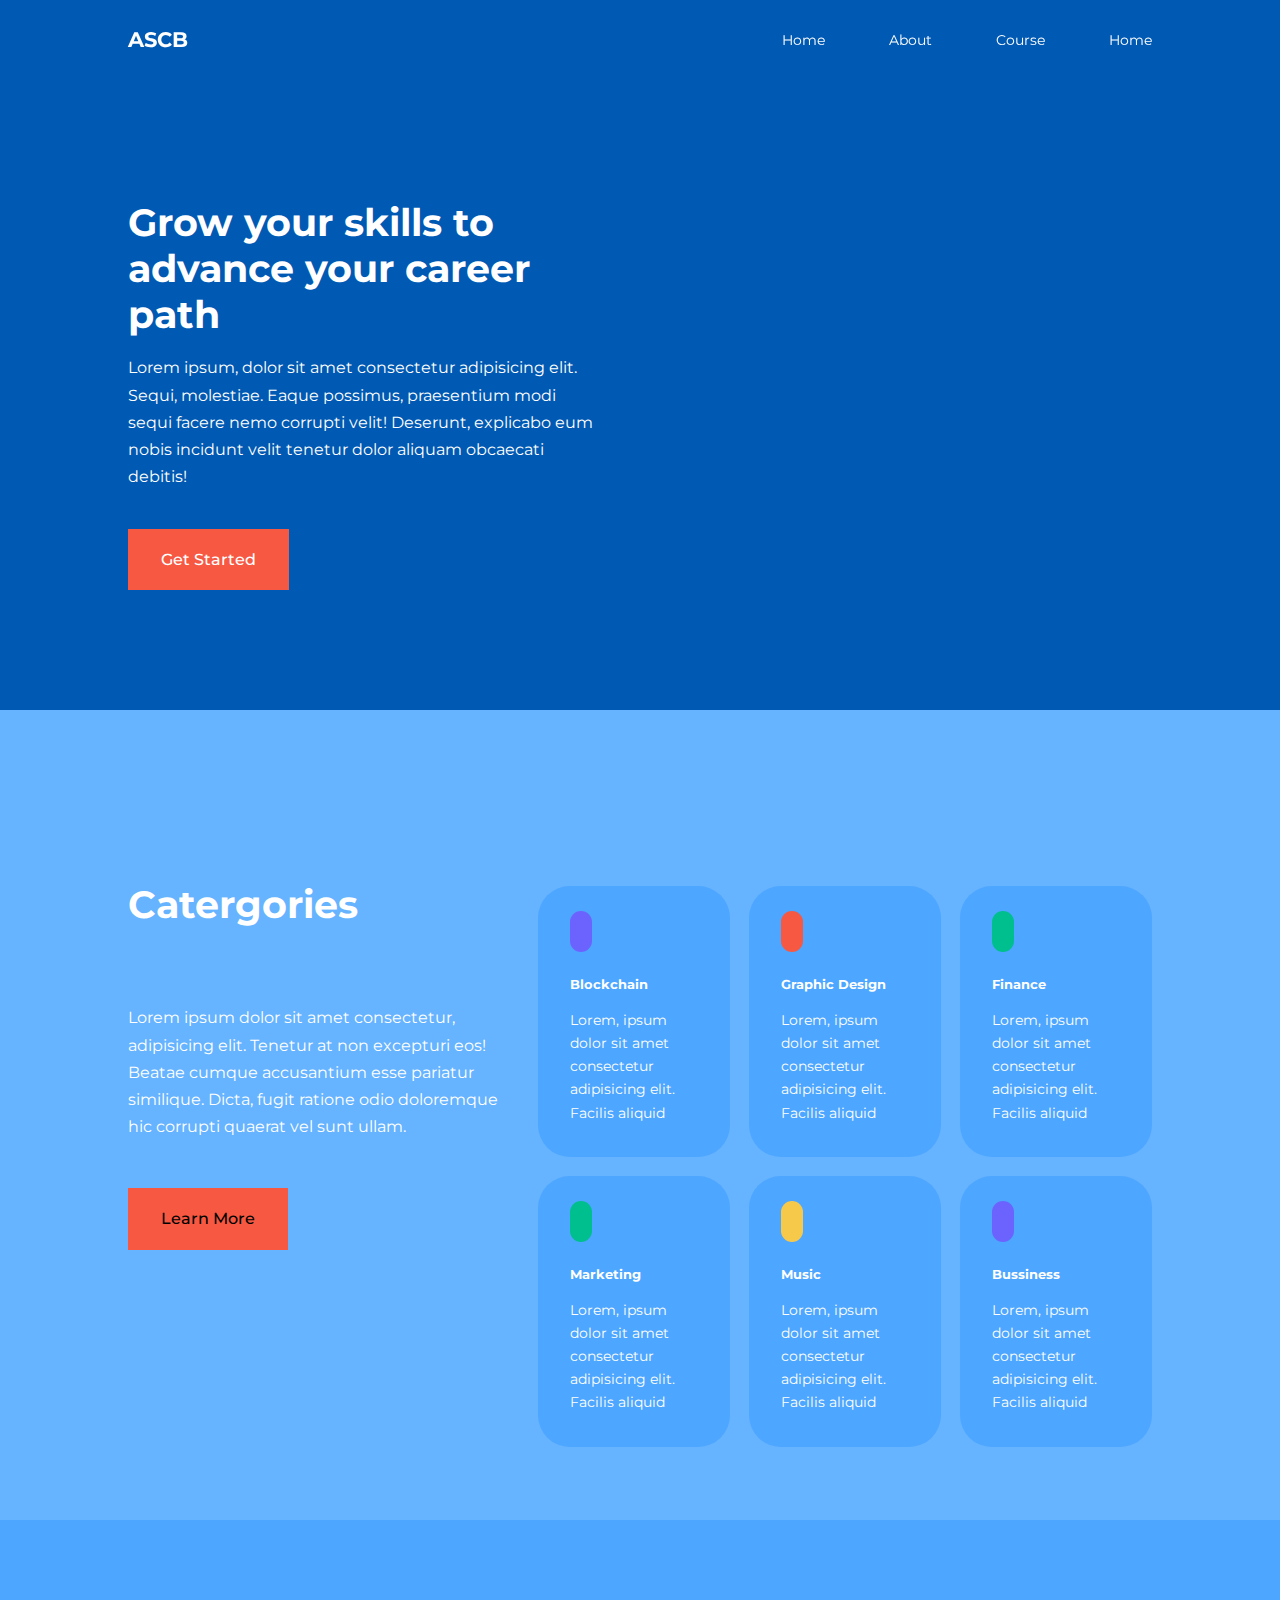
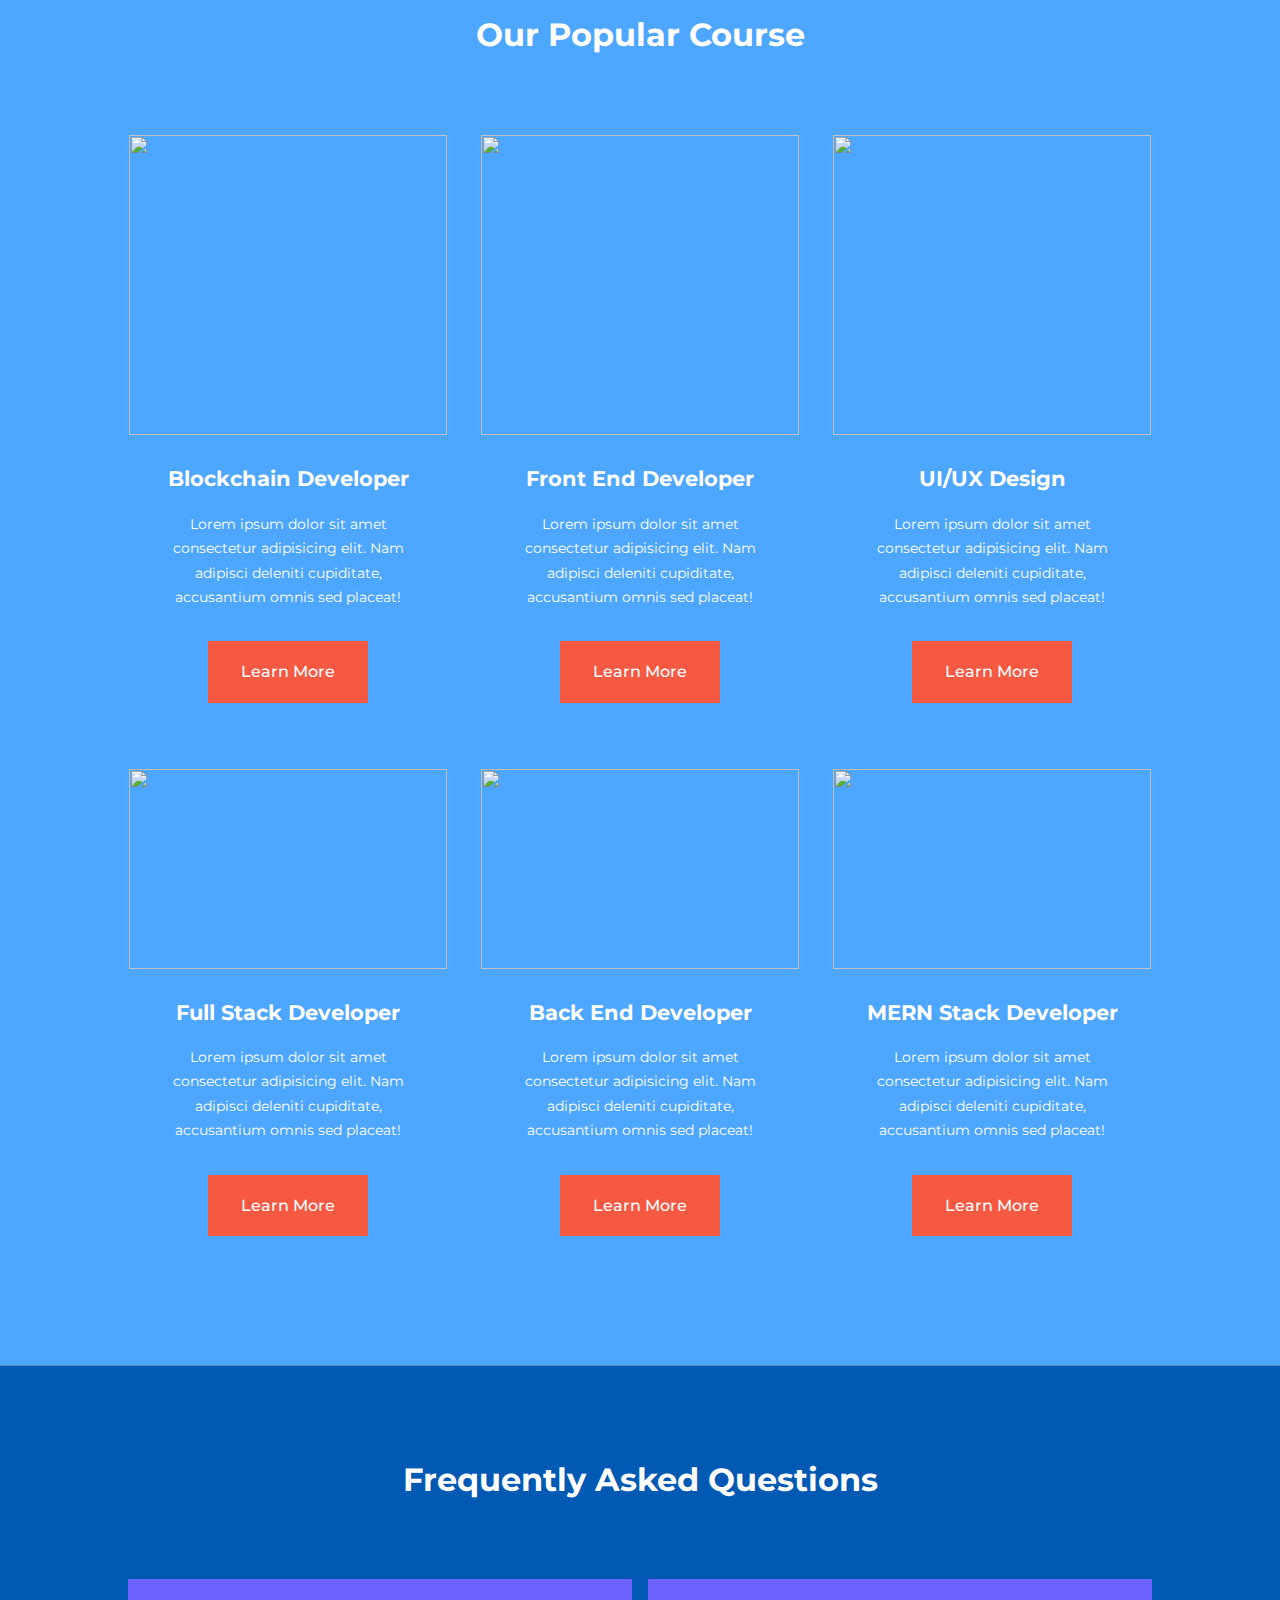
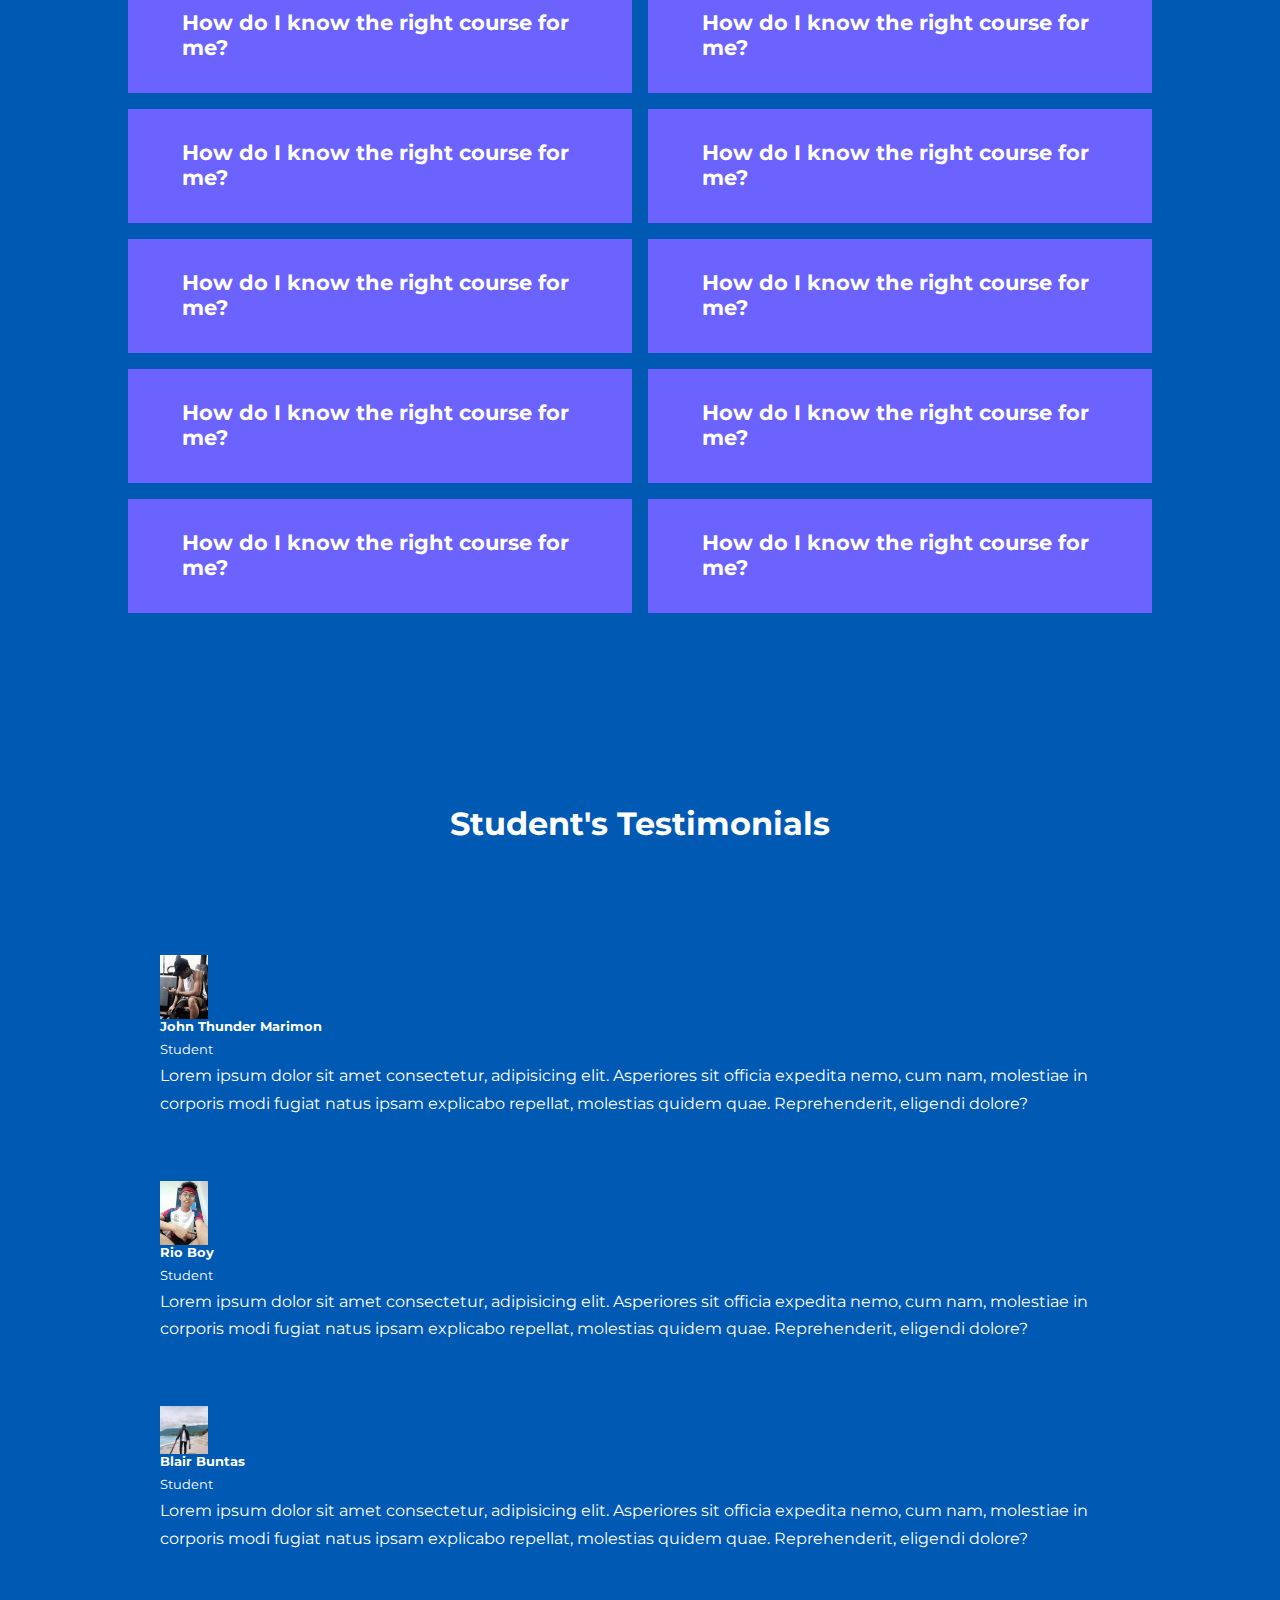
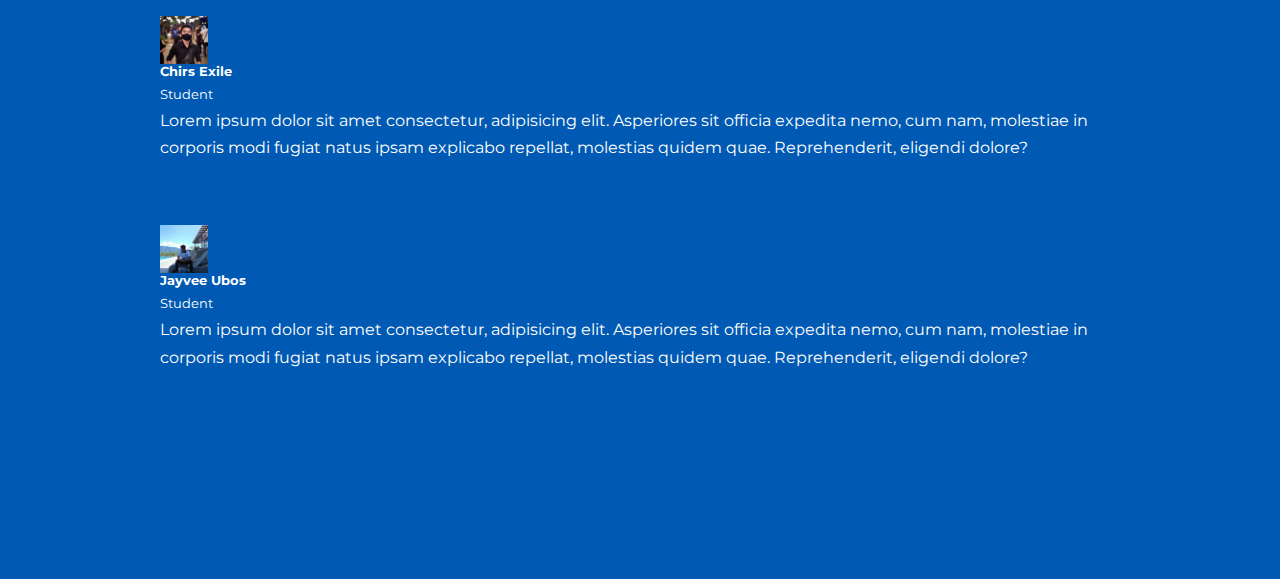
==== index.html @ 7af259fe "added deliverable" ====
<!DOCTYPE html>
<html lang="en">
<head>
    <meta charset="UTF-8">
    <meta http-equiv="X-UA-Compatible" content="IE=edge">
    <meta name="viewport" content="width=device-width, initial-scale=1.0">
    <title>Document</title>
    <link rel="stylesheet" href="index.css">

    <!-- CDN FONTAWESOME -->
    <link rel="stylesheet" href="https://cdnjs.cloudflare.com/ajax/libs/font-awesome/6.2.0/css/all.min.css" integrity="sha512-xh6O/CkQoPOWDdYTDqeRdPCVd1SpvCA9XXcUnZS2FmJNp1coAFzvtCN9BmamE+4aHK8yyUHUSCcJHgXloTyT2A==" crossorigin="anonymous" referrerpolicy="no-referrer" />

    <!-- GOOGLE FONTS  -->
    <link rel="preconnect" href="https://fonts.googleapis.com">
    <link rel="preconnect" href="https://fonts.gstatic.com" crossorigin>
    <link href="https://fonts.googleapis.com/css2?family=Montserrat:wght@300;400;500;600;700;900&family=Roboto:wght@300;400;700&display=swap" rel="stylesheet">


</head>
<body>
    <!-- NAV BAR SECTION -->

            <nav>
            <div class="container nav__container">
                <a href="index.html"><h4>ASCB</h4></a>
                <ul class="nav__menu">
                    <li><a href="about.html">Home</a></li>
                    <li><a href="about.html">About</a></li>
                    <li><a href="course.html">Course</a></li>
                    <li><a href="contact.html">Home</a></li>
                </ul>

                <!-- MENU BAR FOR MOBILE PHONE  -->
                <button id="open-menu-btn"><i class="fa-sharp fa-solid fa-bars"></i></button>
                <button id="close-menu-btn"><i class="fa-solid fa-xmark"></i></button>
            </div>
        </nav>

    <!-- NAV BAR SECTION END -->


    <header>
            <div class ="container header_container">
                    <div class="header_left">
                        <h1>Grow your skills to advance your career path</h1>
                        <p>Lorem ipsum, dolor sit amet consectetur adipisicing elit. Sequi, molestiae. Eaque possimus, praesentium modi sequi facere nemo corrupti velit! Deserunt, explicabo eum nobis incidunt velit tenetur dolor aliquam obcaecati debitis!</p>
                        <a href="course.html" class="btn btn-primary">Get Started</a>
                    </div>
                    <div class="header_right">
                        <div class ="header_right-image">
                            <img src="./images/image-1.jpg" alt="">
                     </div>
                    </div>
            </div>
    </header>


        <!-- CATEGORIES SECTION  -->
            <section class="categories">
                <div class="container categories_container">
                    <div class="catergories_left">
                        <h1>Catergories</h1>
                        <p>Lorem ipsum dolor sit amet consectetur, adipisicing elit. Tenetur at non excepturi eos! Beatae cumque accusantium esse pariatur similique. Dicta, fugit ratione odio doloremque hic corrupti quaerat vel sunt ullam.</p>
                        <a href="" class="btn">Learn More</a>
                    </div>
                    <div class="catergories_right">
                        <!-- CATEGORIES SECTION -->
                           <article class = "catergory">
                                    <span class="catergory_icon"><i class="fa-solid fa-bitcoin-sign"></i></span>
                                    <h5>Blockchain</h5>
                                    <p>Lorem, ipsum dolor sit amet consectetur adipisicing elit. Facilis aliquid </p>
                           </article>

                           <article class = "catergory">
                                    <span class="catergory_icon"><i class="fa-solid fa-pen"></i></span>
                                    <h5>Graphic Design</h5>
                                    <p>Lorem, ipsum dolor sit amet consectetur adipisicing elit. Facilis aliquid</p>
                          </article>
                            
                          <article class = "catergory">
                                    <span class="catergory_icon"><i class="fa-solid fa-coins"></i></span>
                                    <h5>Finance</h5>
                                    <p>Lorem, ipsum dolor sit amet consectetur adipisicing elit. Facilis aliquid </p>
                           </article>

                           <article class = "catergory">
                                    <span class="catergory_icon"><i class="fa-solid fa-chart-simple"></i></span>
                                    <h5>Marketing</h5>
                                    <p>Lorem, ipsum dolor sit amet consectetur adipisicing elit. Facilis aliquid  </p>
                          </article>

                          <article class = "catergory">
                                    <span class="catergory_icon"><i class="fa-solid fa-music"></i></span>
                                    <h5>Music</h5>
                                    <p>Lorem, ipsum dolor sit amet consectetur adipisicing elit. Facilis aliquid </p>
                         </article>

                          <article class = "catergory">
                                <span class="catergory_icon"><i class="fa-solid fa-business-time"></i></span>
                                <h5>Bussiness</h5>
                                <p>Lorem, ipsum dolor sit amet consectetur adipisicing elit. Facilis aliquid </p>
                          </article>
                        <!-- CATEGORIES SECTION END-->
                    </div>
                </div>
            </section>
        <!-- CATEGORIES SECTION END -->


           
        <!-- COURSE SECTION  -->
            <section class="courses">
                <h2>Our Popular Course</h2>
                <div class="container courses_container">
                    <article class="course">
                        <div class="course_iamage">
                            <img src="./images/course-2.jpg" width="300" height="300" alt="">
                        </div>
                        <div class="course__info">
                                <h4>Blockchain Developer</h4>
                                <p>Lorem ipsum dolor sit amet consectetur adipisicing elit. Nam adipisci deleniti cupiditate, accusantium omnis sed placeat!</p>
                                <a href="course.html" class="btn btn-primary">Learn More</a>
                        </div>
                    </article>

                    <article class="course">
                        <div class="course_iamage">
                            <img src="./images/course-3.jpg" width="300" height="300" alt="">
                        </div>
                         <div class="course__info">                      
                                <h4>Front End Developer</h4>
                                <p>Lorem ipsum dolor sit amet consectetur adipisicing elit. Nam adipisci deleniti cupiditate, accusantium omnis sed placeat!</p>
                                <a href="course.html" class="btn btn-primary">Learn More</a>
                        </div>
                    </article>

                    <article class="course">
                        <div class="course_image">
                            <img src="./images/course-1.jpg"  width="300" height="300"  alt="">
                        </div>
                        <div class="course__info">
                                    <h4>UI/UX Design</h4>
                                    <p>Lorem ipsum dolor sit amet consectetur adipisicing elit. Nam adipisci deleniti cupiditate, accusantium omnis sed placeat!</p>
                                    <a href="course.html" class="btn btn-primary">Learn More</a>
                        </div>  
                    </article>
                    <article class="course">
                        <div class="course_image">
                            <img src="./images/course-5.jpg"  width="200" height="200"  alt="">
                        </div>
                        <div class="course__info">
                                <h4>Full Stack Developer</h4>
                                <p>Lorem ipsum dolor sit amet consectetur adipisicing elit. Nam adipisci deleniti cupiditate, accusantium omnis sed placeat!</p>
                                <a href="course.html" class="btn btn-primary">Learn More</a>
                         </div>
                    </article>
                    <article class="course">
                        <div class="course_image">
                            <img src="./images/course-4.jpg" width="200" height="200" alt="">
                        </div>
                        <div class="course__info">                    
                                <h4>Back End Developer</h4>
                                <p>Lorem ipsum dolor sit amet consectetur adipisicing elit. Nam adipisci deleniti cupiditate, accusantium omnis sed placeat!</p>
                                <a href="course.html" class="btn btn-primary">Learn More</a>
                         </div>
                    </article>

                        <article class="course">
                            <div class="course_image">
                                <img src="./images/course-6.jpg" width="200" height="200" alt="">
                            </div>
                            <div class="course__info">                    
                                    <h4>MERN Stack Developer</h4>
                                    <p>Lorem ipsum dolor sit amet consectetur adipisicing elit. Nam adipisci deleniti cupiditate, accusantium omnis sed placeat!</p>
                                    <a href="course.html" class="btn btn-primary">Learn More</a>
                            </div>
                        </article>
                </div>
            </section>
         <!-- COURSE SECTION END -->
        

         <!-- FAQ  -->
            

  <section class= "faqs">
    <h2>Frequently Asked Questions</h2>
    <div class="container faqs__container">
            <article class= "faq">
                <div class="faq_icon"><i class="fa-solid fa-plus"></i></div>
                <div class="question__answer">
                    <h4>How do I know the right course for me?</h4>
                    <p>Lorem ipsum dolor sit amet consectetur adipisicing elit. Ipsa in accusamus commodi architecto earum placeat praesentium velit id odio temporibus! Necessitatibus placeat eos quae, omnis odit aspernatur saepe voluptates neque?</p>
                </div>
            </article>

            <article class= "faq">
                <div class="faq_icon"><i class="fa-solid fa-plus"></i></div>
                <div class="question__answer">
                    <h4>How do I know the right course for me?</h4>
                    <p>Lorem ipsum dolor sit amet consectetur adipisicing elit. Ipsa in accusamus commodi architecto earum placeat praesentium velit id odio temporibus! Necessitatibus placeat eos quae, omnis odit aspernatur saepe voluptates neque?</p>
                </div>
            </article>

            <article class= "faq">
                <div class="faq_icon"><i class="fa-solid fa-plus"></i></div>
                <div class="question__answer">
                    <h4>How do I know the right course for me?</h4>
                    <p>Lorem ipsum dolor sit amet consectetur adipisicing elit. Ipsa in accusamus commodi architecto earum placeat praesentium velit id odio temporibus! Necessitatibus placeat eos quae, omnis odit aspernatur saepe voluptates neque?</p>
                </div>
            </article>

            <article class= "faq">
                <div class="faq_icon"><i class="fa-solid fa-plus"></i></div>
                <div class="question__answer">
                    <h4>How do I know the right course for me?</h4>
                    <p>Lorem ipsum dolor sit amet consectetur adipisicing elit. Ipsa in accusamus commodi architecto earum placeat praesentium velit id odio temporibus! Necessitatibus placeat eos quae, omnis odit aspernatur saepe voluptates neque?</p>
                </div>
            </article>

            <article class= "faq">
                <div class="faq_icon"><i class="fa-solid fa-plus"></i></div>
                <div class="question__answer">
                    <h4>How do I know the right course for me?</h4>
                    <p>Lorem ipsum dolor sit amet consectetur adipisicing elit. Ipsa in accusamus commodi architecto earum placeat praesentium velit id odio temporibus! Necessitatibus placeat eos quae, omnis odit aspernatur saepe voluptates neque?</p>
                </div>
            </article>

            <article class= "faq">
                <div class="faq_icon"><i class="fa-solid fa-plus"></i></div>
                <div class="question__answer">
                    <h4>How do I know the right course for me?</h4>
                    <p>Lorem ipsum dolor sit amet consectetur adipisicing elit. Ipsa in accusamus commodi architecto earum placeat praesentium velit id odio temporibus! Necessitatibus placeat eos quae, omnis odit aspernatur saepe voluptates neque?</p>
                </div>
            </article>

            <article class= "faq">
                <div class="faq_icon"><i class="fa-solid fa-plus"></i></div>
                <div class="question__answer">
                    <h4>How do I know the right course for me?</h4>
                    <p>Lorem ipsum dolor sit amet consectetur adipisicing elit. Ipsa in accusamus commodi architecto earum placeat praesentium velit id odio temporibus! Necessitatibus placeat eos quae, omnis odit aspernatur saepe voluptates neque?</p>
                </div>
            </article>

            <article class= "faq">
                <div class="faq_icon"><i class="fa-solid fa-plus"></i></div>
                <div class="question__answer">
                    <h4>How do I know the right course for me?</h4>
                    <p>Lorem ipsum dolor sit amet consectetur adipisicing elit. Ipsa in accusamus commodi architecto earum placeat praesentium velit id odio temporibus! Necessitatibus placeat eos quae, omnis odit aspernatur saepe voluptates neque?</p>
                </div>
            </article>

            <article class= "faq">
                <div class="faq_icon"><i class="fa-solid fa-plus"></i></div>
                <div class="question__answer">
                    <h4>How do I know the right course for me?</h4>
                    <p>Lorem ipsum dolor sit amet consectetur adipisicing elit. Ipsa in accusamus commodi architecto earum placeat praesentium velit id odio temporibus! Necessitatibus placeat eos quae, omnis odit aspernatur saepe voluptates neque?</p>
                </div>
            </article>

            <article class= "faq">
                <div class="faq_icon"><i class="fa-solid fa-plus"></i></div>
                <div class="question__answer">
                    <h4>How do I know the right course for me?</h4>
                    <p>Lorem ipsum dolor sit amet consectetur adipisicing elit. Ipsa in accusamus commodi architecto earum placeat praesentium velit id odio temporibus! Necessitatibus placeat eos quae, omnis odit aspernatur saepe voluptates neque?</p>
                </div>
            </article>
    </div>
 </section>
      <!-- FAQ END-->

      <!-- TESTIMONIAL SECTION -->

      <section class="container testimonial__conatainer">
        <h2>Student's Testimonials</h2>  
        <div>
            <article class="testimonial">
                <div class="avatar">
                    <img src="./images/pic-1.jpg" alt="">
                </div>
                <div class="testimonial__info">
                    <h5>John Thunder Marimon</h5>
                    <small>Student</small>
                </div>
                <div class="testimonial__body">
                    <p>Lorem ipsum dolor sit amet consectetur, adipisicing elit. Asperiores sit officia expedita nemo, cum nam, molestiae in corporis modi fugiat natus ipsam explicabo repellat, molestias quidem quae. Reprehenderit, eligendi dolore?</p>
                </div>
            </article>

            <article class="testimonial">
                <div class="avatar">
                    <img src="./images/pic-2.jpg" alt="">
                </div>
                <div class="testimonial__info">
                    <h5>Rio Boy</h5>
                    <small>Student</small>
                </div>
                <div class="testimonial__body">
                    <p>Lorem ipsum dolor sit amet consectetur, adipisicing elit. Asperiores sit officia expedita nemo, cum nam, molestiae in corporis modi fugiat natus ipsam explicabo repellat, molestias quidem quae. Reprehenderit, eligendi dolore?</p>
                </div>
            </article>

            <article class="testimonial">
                <div class="avatar">
                    <img src="./images/pic-3.jpg" alt="">
                </div>
                <div class="testimonial__info">
                    <h5>Blair Buntas</h5>
                    <small>Student</small>
                </div>
                <div class="testimonial__body">
                    <p>Lorem ipsum dolor sit amet consectetur, adipisicing elit. Asperiores sit officia expedita nemo, cum nam, molestiae in corporis modi fugiat natus ipsam explicabo repellat, molestias quidem quae. Reprehenderit, eligendi dolore?</p>
                </div>
            </article>

            <article class="testimonial">
                <div class="avatar">
                    <img src="./images/pic-4.jpg" alt="">
                </div>
                <div class="testimonial__info">
                    <h5>Chirs Exile</h5>
                    <small>Student</small>
                </div>
                <div class="testimonial__body">
                    <p>Lorem ipsum dolor sit amet consectetur, adipisicing elit. Asperiores sit officia expedita nemo, cum nam, molestiae in corporis modi fugiat natus ipsam explicabo repellat, molestias quidem quae. Reprehenderit, eligendi dolore?</p>
                </div>
            </article>

            <article class="testimonial">
                <div class="avatar">
                    <img src="./images/pic-5.jpg" alt="">
                </div>
                <div class="testimonial__info">
                    <h5>Jayvee Ubos</h5>
                    <small>Student</small>
                </div>
                <div class="testimonial__body">
                    <p>Lorem ipsum dolor sit amet consectetur, adipisicing elit. Asperiores sit officia expedita nemo, cum nam, molestiae in corporis modi fugiat natus ipsam explicabo repellat, molestias quidem quae. Reprehenderit, eligendi dolore?</p>
                </div>
            </article>
        </div>

      </section>

      <!-- TESTIMONIAL SECTION END -->

        <script src="main.js"></script>
</body>
</html>
---- index.css ----
/* RESET CSS */
* {
    margin: 0;
    padding: 0;
    border: 0;
    outline: 0;
    text-decoration: none;
    list-style-type: none;
    box-sizing: border-box;
}

/* RESET CSS END*/




/* CUSTOMIZE STYLE YOUT OWN VARIABLES*/
:root {
    --color-primary: #6c63ff;
    --color-sucessful: #00bf8e;
    --color-warning: #f7c94b;
    --color-danger: #f75842;
    --color-danger-variant: rgba(247, 88, 66, 0.4);
    --color-white: #fff;
    --color-light: rgba(255, 255, 255, 0.7);
    --color-black: #000;
    --color-bg: #0059b3;
    --color-bg1: #66b3ff;
    --color-bg2: #4da6ff;
    --color-bg3: darkblue;

    --container-width-lg: 80%;
    --container-width-md: 90%;
    --container-width-sm: 94%;


    --transition: all 400ms ease;

}

/* END THE CUSTOMIZE */

/* [DEFAULT STYLE OR GENERAL STYE]   */
body {
    font-family: 'Montserrat', sans-serif;
    line-height: 1.7;
    color: var(--color-white);
    background: var(--color-bg)
}

.container {
    width: var(--container-width-lg);
    margin: 0 auto;
}

section {
    padding: 6rem 0;
}

section h2 {
    text-align: center;
    margin-bottom: 5rem;
}

h1,
h2,
h3,
h4,
h5 {
    line-height: 1.2;
}

h1 {
    font-size: 2.4rem;
}

h2 {
    font-size: 2rem;
}

h3 {
    font-size: 1.rem;
}

h4 {
    font-size: 1.3rem;
}

a {
    color: var(--color-white);
}

img {
    width: 100%;
    display: block;
    object-fit: cover;
}

.btn {
    display: inline-block;
    background-color: var(--color-danger);
    color: var(--color-black);
    padding: 1rem 2rem;
    border: 1px solid transparent;
    font-weight: 500;
    transition: var(--transition);
}

.btn:hover {
    background: transparent;
    color: var(--color-white);
    border-color: var(--color-white);
}

.btn-primary {
    background: var(--color-danger);
    color: var(--color-white);

}

/* [DEFAULT STYLE END]  */



/* =============== NABVAR START ===============*/
nav {
    width: 100vw;
    height: 5rem;
    position: fixed;
    top: 0;
    z-index: 11;
}

/* change navbar styles on scro;ll using javascript */
.window-scroll {
    background: var(--color-primary);
    box-shadow: 0 1rem 2rem rgba(0, 0, 0, 0.2);
}

.nav__container {
    height: 100%;
    display: flex;
    justify-content: space-between;
    align-items: center;

}

nav button {
    display: none;
}

.nav__menu {
    display: flex;
    align-items: center;
    gap: 4rem;
}

.nav__menu a {
    font-size: 0.9rem;
    transition: var(--transition)
}

.nav__menu a:hover {
    color: var(--color-bg2)
}

/* =============== NABVAR END ===============*/



/* =============== HEADER START ===============*/

header {
    position: relative;
    top: 5rem;
    overflow: hidden;
    height: 70vh;
    margin-bottom: 5rem;
}

.header_container {
    display: grid;
    grid-template-columns: 1fr 1fr;
    align-items: center;
    gap: 5rem;
    height: 100%;
}

.header_left p {
    margin: 1rem 0 2.4rem;
}

/* =============== HEADER START END ===============*/



/* =============== CATEGORIES  START ===============*/

.categories {
    background: var(--color-bg1);
    height: 90vh;

}

.categories h1 {
    line-height: 1;
    margin-bottom: 5rem;
}

.categories_container {
    display: grid;
    grid-template-columns: 40% 60%;
    /* gap: 4rem; */
    position: relative;
    top: 5rem
}

.catergories_left {
    margin-right: 2rem
}

.catergories_left p {
    margin: 1rem 0 3rem;
}

.catergories_right {
    display: grid;
    grid-template-columns: repeat(3, 1fr);
    gap: 1.2rem;
}

.catergory {
    background: var(--color-bg2);
    padding: 2rem;
    border-radius: 2rem;
}


.catergory:hover {
    box-shadow: 0 3rem 3rem rgba(0, 0, 0, 0.3);
    z-index: 1;
}

.catergory_icon {
    background: var(--color-primary);
    padding: 0.7rem;
    border-radius: 0.9rem;
}

.catergory h5 {
    margin: 2rem 0 1rem;
}


.catergory:nth-child(2) .catergory_icon {
    background: var(--color-danger);
}

.catergory:nth-child(3) .catergory_icon {
    background: var(--color-sucessful);
}

.catergory:nth-child(4) .catergory_icon {
    background: var(--color-sucessful);
}

.catergory:nth-child(5) .catergory_icon {
    background: var(--color-warning);
}



.catergory p {
    font-size: 0.85rem;
}

/* =============== CATEGORIES  END ===============*/



/* =============== COURSE START ===============*/
.courses {
    background-color: var(--color-bg2)
}

.courses_container {
    display: grid;
    grid-template-columns: repeat(3, 1fr);
    gap: 2rem;

}

.course {
    background: var(--color-bg3);
    text-align: center;
    border: 1px solid transparent;
    background: transparent;
}


.course__info {
    padding: 2rem;
}

.course__info p {
    margin: 1.2rem 0 2rem;
    font-size: 0.9rem;
}

/* =============== COURSE END ===============*/


/* =============== FAQs START ===============*/

.faqs {
    background: var(--color-bg);
    box-shadow: inset 0 1px 0 rgba(255, 255, 255, .3);

}

.faqs__container {
    display: grid;
    grid-template-columns: 1fr 1fr;
    gap: 1rem;
}

.faq {
    padding: 2rem;
    display: flex;
    align-items: center;
    gap: 1.4rem;
    height: fit-content;
    background: var(--color-primary);
    cursor: pointer;
}

.faq_icon {
    align-self: flex-start;
    font-size: 1.2rem;
}

.faq p {
    margin-top: 0.8rem;
    display: none;
}

.faq.open p {
    display: block;
}

/* =============== FAQs END ===============*/

/* =============== TESTIMONILAS START ===============*/
.testimonial__conatainer {
    overflow-x: hidden;
    position: relative;
    margin-bottom: 5rem;
}

.testimonial {
    padding: 2rem;
}

.avatar {
    width: 3rem;
    border-radius: 2rem;


}

/* =============== TESTIMONILAS END ===============*/
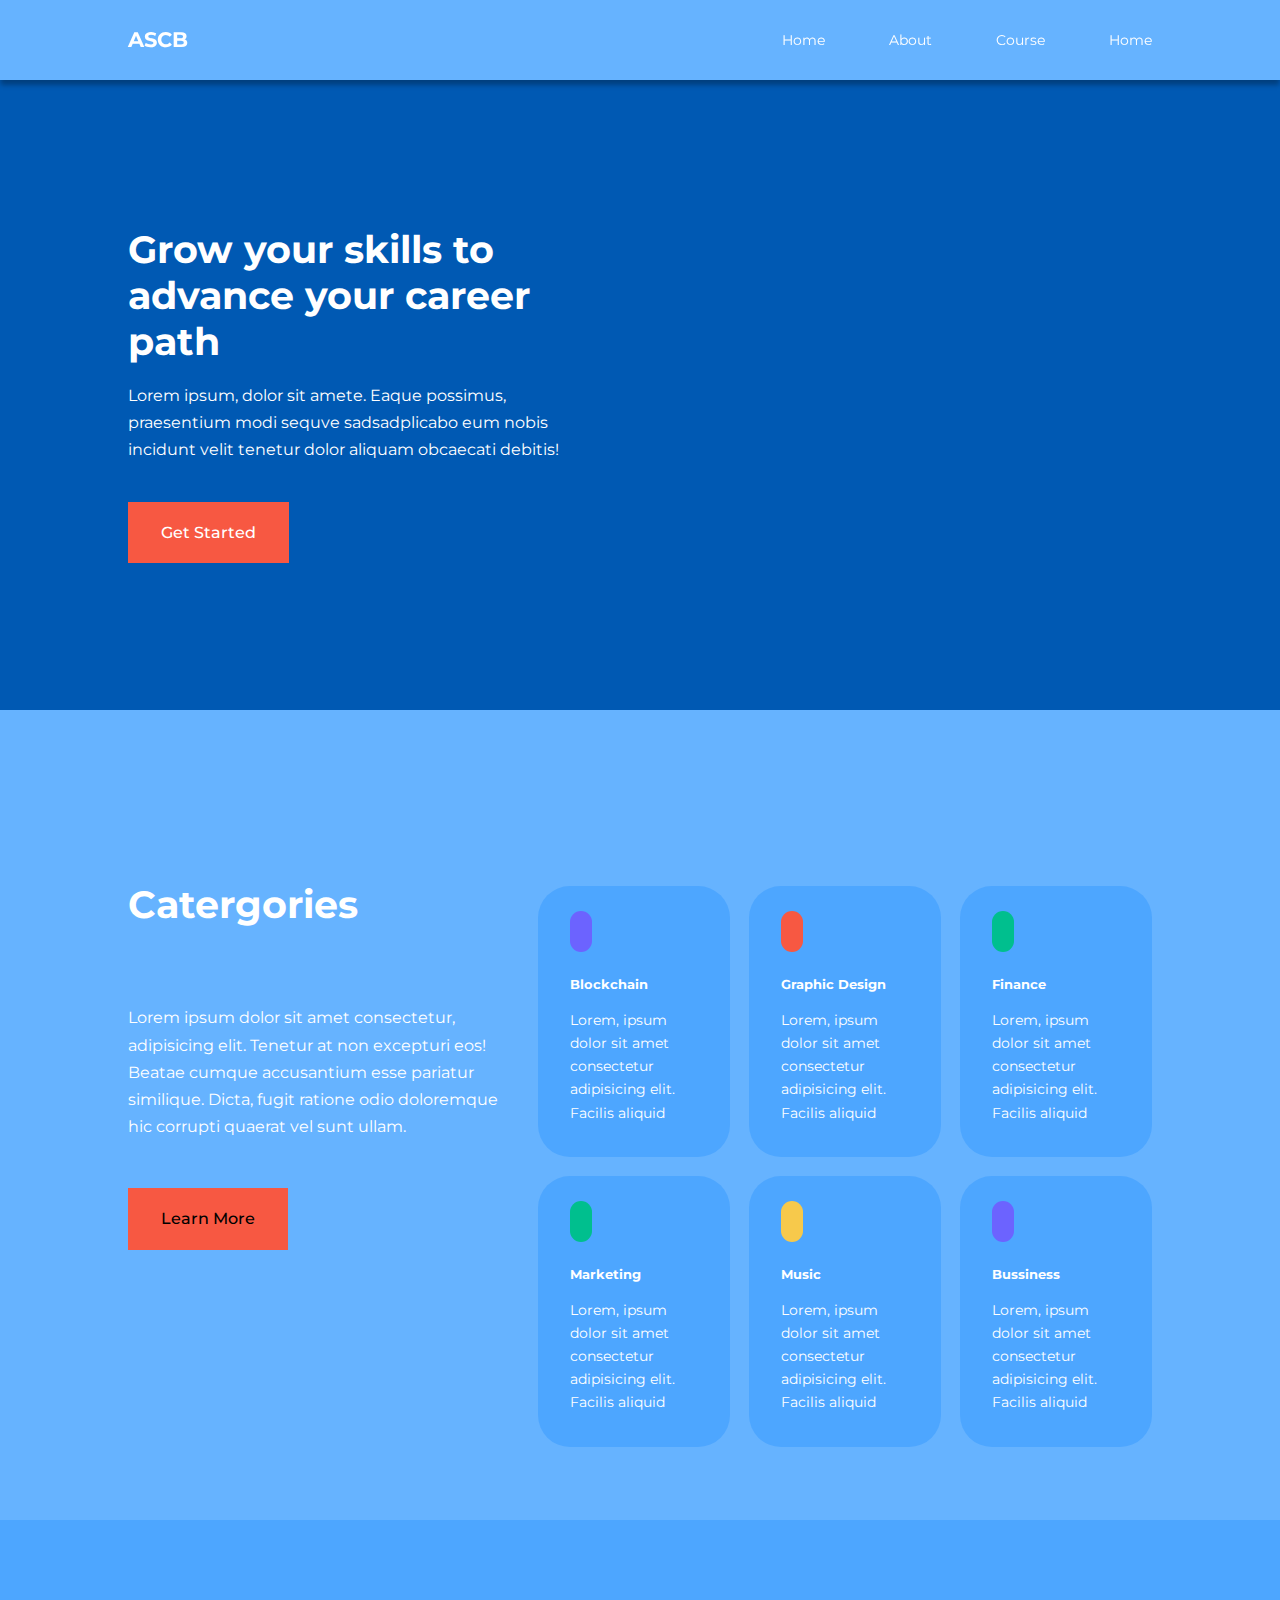
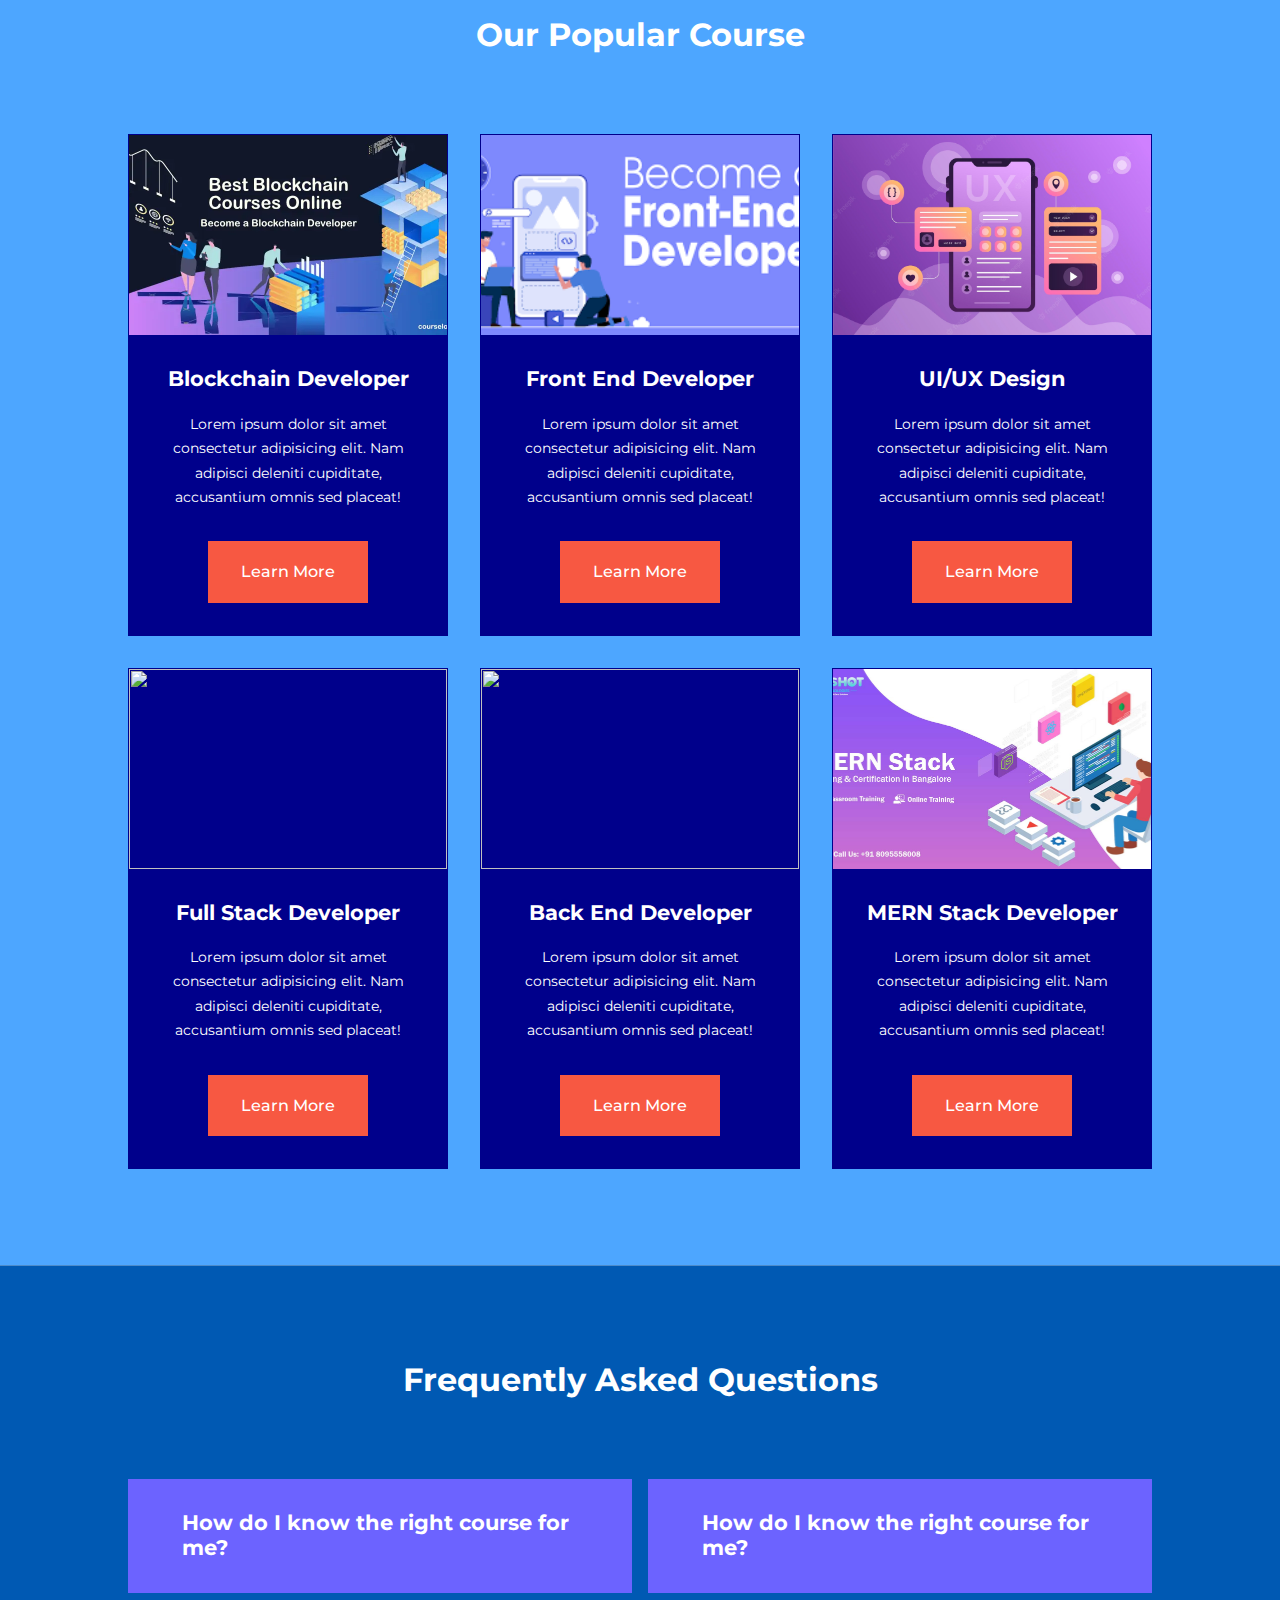
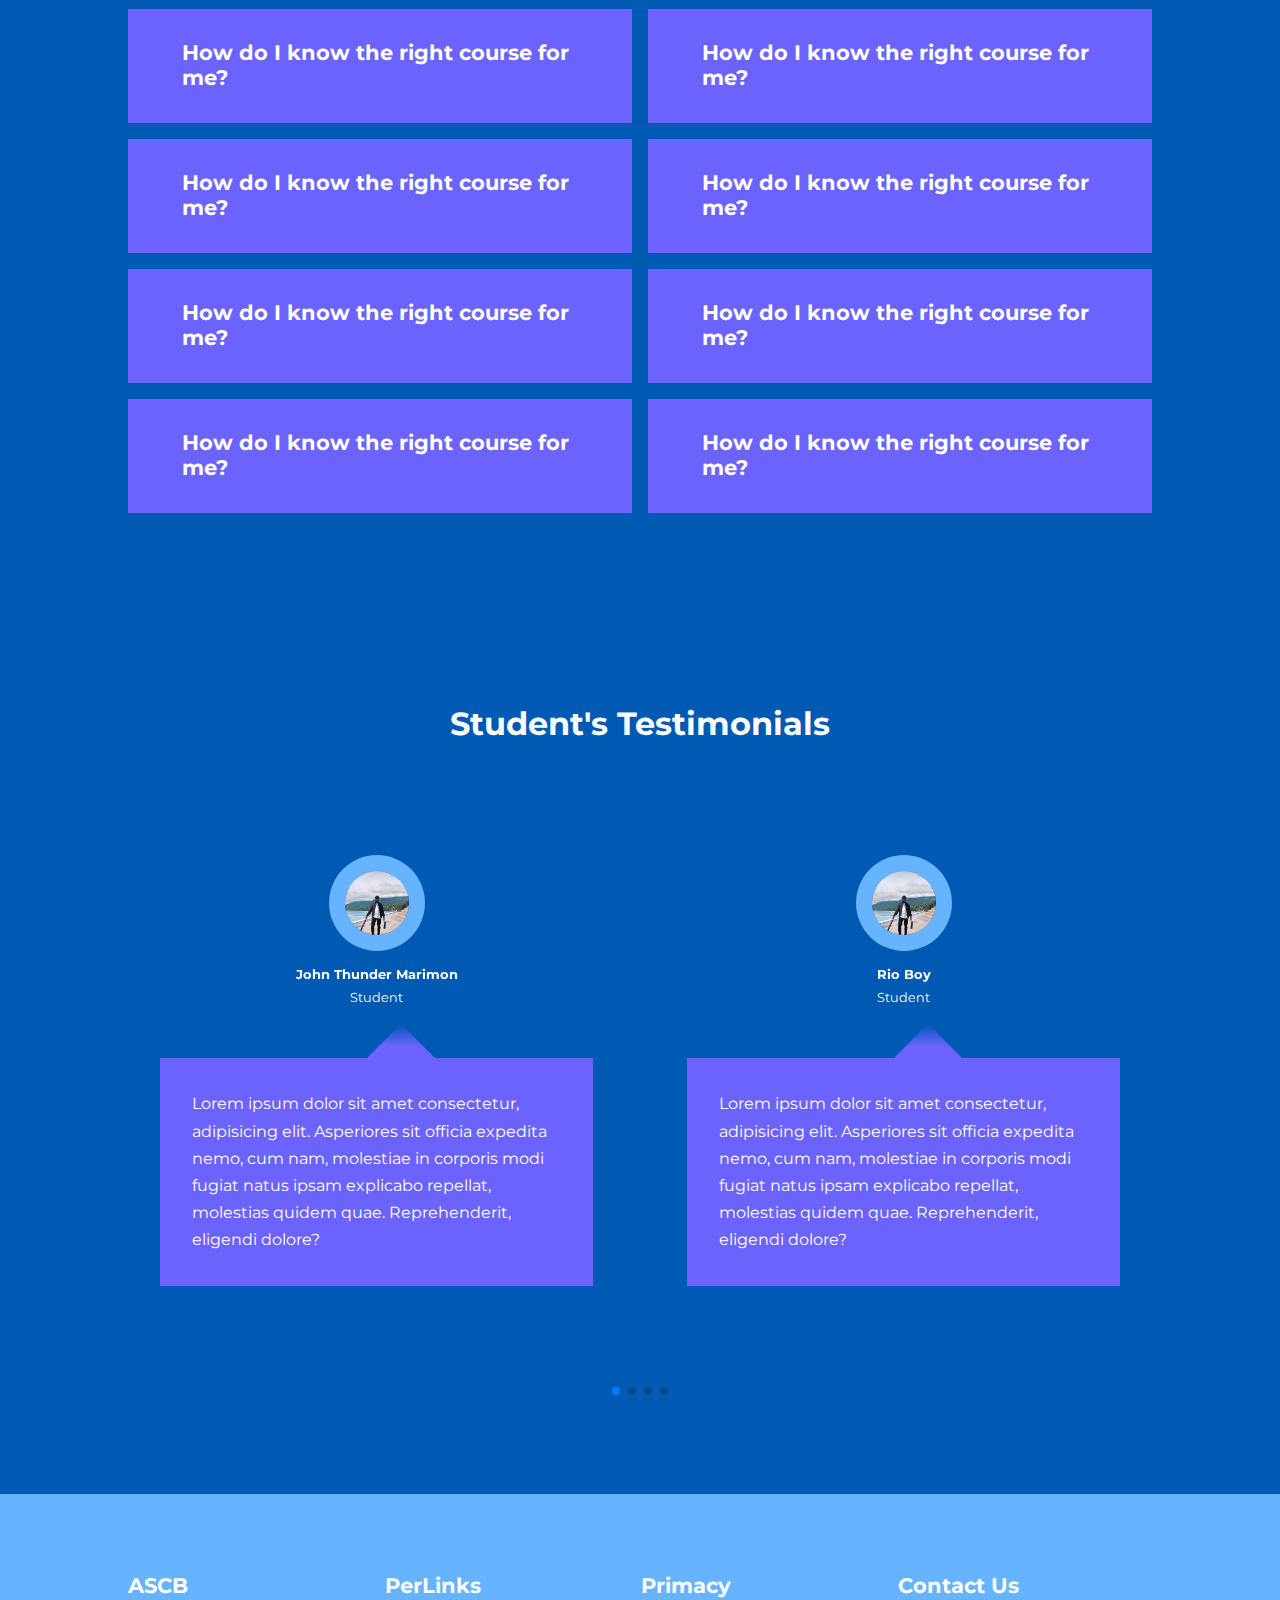
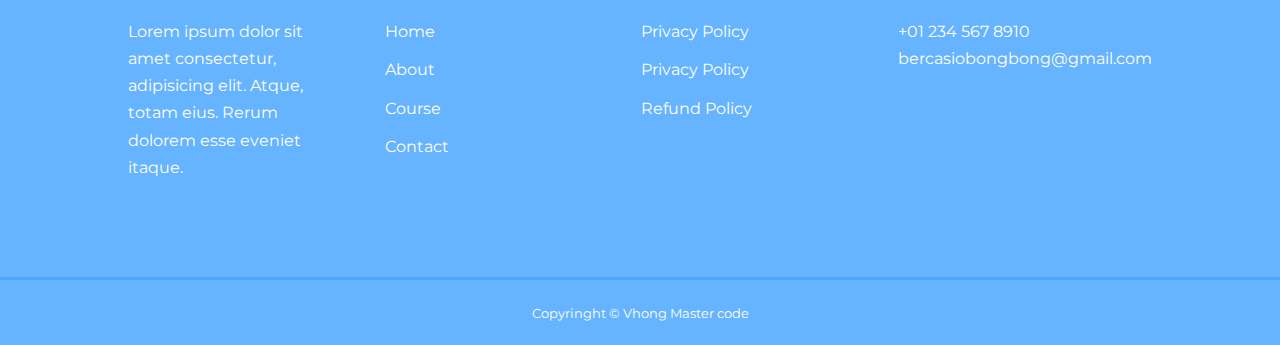
==== commit 32bb13be: "Final Project Front-End" ====
--- a/index.html
+++ b/index.html
@@ -5,7 +5,7 @@
     <meta http-equiv="X-UA-Compatible" content="IE=edge">
     <meta name="viewport" content="width=device-width, initial-scale=1.0">
     <title>Document</title>
-    <link rel="stylesheet" href="index.css">
+    <link rel="stylesheet" href="/css/index.css">
 
     <!-- CDN FONTAWESOME -->
     <link rel="stylesheet" href="https://cdnjs.cloudflare.com/ajax/libs/font-awesome/6.2.0/css/all.min.css" integrity="sha512-xh6O/CkQoPOWDdYTDqeRdPCVd1SpvCA9XXcUnZS2FmJNp1coAFzvtCN9BmamE+4aHK8yyUHUSCcJHgXloTyT2A==" crossorigin="anonymous" referrerpolicy="no-referrer" />
@@ -15,6 +15,9 @@
     <link rel="preconnect" href="https://fonts.gstatic.com" crossorigin>
     <link href="https://fonts.googleapis.com/css2?family=Montserrat:wght@300;400;500;600;700;900&family=Roboto:wght@300;400;700&display=swap" rel="stylesheet">
 
+    <!-- SWIPER JS -->
+    <link
+    rel="stylesheet"href="https://cdn.jsdelivr.net/npm/swiper@8/swiper-bundle.min.css"/>
 
 </head>
 <body>
@@ -39,11 +42,12 @@
     <!-- NAV BAR SECTION END -->
 
 
+    <!-- HEADER SECTION -->
     <header>
             <div class ="container header_container">
                     <div class="header_left">
                         <h1>Grow your skills to advance your career path</h1>
-                        <p>Lorem ipsum, dolor sit amet consectetur adipisicing elit. Sequi, molestiae. Eaque possimus, praesentium modi sequi facere nemo corrupti velit! Deserunt, explicabo eum nobis incidunt velit tenetur dolor aliquam obcaecati debitis!</p>
+                        <p>Lorem ipsum, dolor sit amete. Eaque possimus, praesentium modi sequve sadsadplicabo eum nobis incidunt velit tenetur dolor aliquam obcaecati debitis!</p>
                         <a href="course.html" class="btn btn-primary">Get Started</a>
                     </div>
                     <div class="header_right">
@@ -54,6 +58,7 @@
             </div>
     </header>
 
+        <!-- HEADER SECTION END -->
 
         <!-- CATEGORIES SECTION  -->
             <section class="categories">
@@ -107,6 +112,7 @@
         <!-- CATEGORIES SECTION END -->
 
 
+
            
         <!-- COURSE SECTION  -->
             <section class="courses">
@@ -114,7 +120,7 @@
                 <div class="container courses_container">
                     <article class="course">
                         <div class="course_iamage">
-                            <img src="./images/course-2.jpg" width="300" height="300" alt="">
+                            <img src="./images/course-1.jpg" width="200" height="200" alt="">
                         </div>
                         <div class="course__info">
                                 <h4>Blockchain Developer</h4>
@@ -125,7 +131,7 @@
 
                     <article class="course">
                         <div class="course_iamage">
-                            <img src="./images/course-3.jpg" width="300" height="300" alt="">
+                            <img src="./images/course-2.jpg" width="200" height="200" alt="">
                         </div>
                          <div class="course__info">                      
                                 <h4>Front End Developer</h4>
@@ -136,7 +142,7 @@
 
                     <article class="course">
                         <div class="course_image">
-                            <img src="./images/course-1.jpg"  width="300" height="300"  alt="">
+                            <img src="./images/course-7.jpg"  width="200" height="200"  alt="">
                         </div>
                         <div class="course__info">
                                     <h4>UI/UX Design</h4>
@@ -180,9 +186,11 @@
          <!-- COURSE SECTION END -->
         
 
+
+
+
+         
          <!-- FAQ  -->
-            
-
   <section class= "faqs">
     <h2>Frequently Asked Questions</h2>
     <div class="container faqs__container">
@@ -271,12 +279,12 @@
 
       <!-- TESTIMONIAL SECTION -->
 
-      <section class="container testimonial__conatainer">
+      <section class="container testimonial__conatainer mySwiper">
         <h2>Student's Testimonials</h2>  
-        <div>
-            <article class="testimonial">
+        <div class="swiper-wrapper">
+            <article class="testimonial swiper-slide">
                 <div class="avatar">
-                    <img src="./images/pic-1.jpg" alt="">
+                    <img src="./images/pic-3.jpg"alt="">
                 </div>
                 <div class="testimonial__info">
                     <h5>John Thunder Marimon</h5>
@@ -287,9 +295,9 @@
                 </div>
             </article>
 
-            <article class="testimonial">
+            <article class="testimonial swiper-slide">
                 <div class="avatar">
-                    <img src="./images/pic-2.jpg" alt="">
+                    <img src="./images/pic-3.jpg" alt="">
                 </div>
                 <div class="testimonial__info">
                     <h5>Rio Boy</h5>
@@ -300,7 +308,7 @@
                 </div>
             </article>
 
-            <article class="testimonial">
+            <article class="testimonial swiper-slide">
                 <div class="avatar">
                     <img src="./images/pic-3.jpg" alt="">
                 </div>
@@ -313,7 +321,7 @@
                 </div>
             </article>
 
-            <article class="testimonial">
+            <article class="testimonial swiper-slide">
                 <div class="avatar">
                     <img src="./images/pic-4.jpg" alt="">
                 </div>
@@ -326,7 +334,7 @@
                 </div>
             </article>
 
-            <article class="testimonial">
+            <article class="testimonial swiper-slide">
                 <div class="avatar">
                     <img src="./images/pic-5.jpg" alt="">
                 </div>
@@ -339,12 +347,76 @@
                 </div>
             </article>
         </div>
+        <!-- Pagination -->
+        <div class="swiper-pagination"></div>
 
       </section>
-
       <!-- TESTIMONIAL SECTION END -->
 
+        <!-- FOOTER SECTION  -->
+            <footer class = "footer">
+                    <div class = "container footer__container">
+                                <div class="footer__1">
+                                    <a href="index.html" class="footer_logo"><h4>ASCB</h4></a>
+                                    <p>Lorem ipsum dolor sit amet consectetur, adipisicing elit. Atque, totam eius. Rerum dolorem esse eveniet itaque.</p>
+                                </div>
+
+                                <div class="footer__2">
+                                    <h4>PerLinks</h4>
+                                    <ul class="permalinks">
+                                        <li><a href="index.html">Home</a></li>
+                                        <li><a href="about.html">About</a></li>
+                                        <li><a href="contact.html">Course</a></li>
+                                        <li><a href="contact.html">Contact</a></li>
+                                    </ul>
+                                </div>
+
+                                <div class="footer__3">
+                                    <h4>Primacy</h4>
+                                    <ul class="privacy">
+                                            <li><a href="#">Privacy Policy</a></li>
+                                            <li><a href="#">Privacy Policy</a></li>
+                                            <li><a href="#">Refund Policy</a></li>
+                                    </ul>
+                                </div>
+
+                                <div class="footer__4">
+                                    <h4>Contact Us</h4>
+                                    <p>+01 234 567 8910</p>
+                                    <p>bercasiobongbong@gmail.com</p>  
+                                    <ul class="footer__socials">
+                                        <li><a href="#"><i class="fa-brands fa-facebook"></i></a></li>
+                                        <li><a href="#"><i class="fa-brands fa-instagram"></i></a></li>
+                                        <li><a href="#"><i class="fa-brands fa-twitter"></i></a></li>
+                                        <li><a href="#"><i class="fa-brands fa-linkedin"></i></a></li>
+                                    </ul>
+                                </div>
+                   </div>
+                        <div class="footer__copyright">
+                            <small>Copyringht &copy; Vhong Master code</small>
+                        </div> 
+            </footer>
+        <!-- FOOTER SECTION  END-->
+      <!-- SWIPER JS  -->
+        <script src="https://cdn.jsdelivr.net/npm/swiper@8/swiper-bundle.min.js"></script>
         <script src="main.js"></script>
+
+        <script>
+            // swiper image
+            let swiper = new Swiper(".mySwiper", {
+              slidesPerView: 1,
+              spaceBetween: 30,
+              pagination: {
+                el: ".swiper-pagination",
+                clickable: true,
+              },
+              breakpoints: {
+                 600:{
+                    slidesPerView: 2
+                 }
+              }
+            });
+          </script>
 </body>
 </html>
 
--- a/css/index.css
+++ b/css/index.css
@@ -0,0 +1,718 @@
+/* RESET CSS */
+* {
+    margin: 0;
+    padding: 0;
+    border: 0;
+    outline: 0;
+    text-decoration: none;
+    list-style-type: none;
+    box-sizing: border-box;
+}
+
+/* RESET CSS END*/
+
+
+
+
+/* CUSTOMIZE STYLE YOUT OWN VARIABLES*/
+:root {
+    --color-primary: #6c63ff;
+    --color-sucessful: #00bf8e;
+    --color-warning: #f7c94b;
+    --color-danger: #f75842;
+    --color-danger-variant: rgba(247, 88, 66, 0.4);
+    --color-white: #fff;
+    --color-light: rgba(255, 255, 255, 0.7);
+    --color-black: #000;
+    --color-bg: #0059b3;
+    --color-bg1: #66b3ff;
+    --color-bg2: #4da6ff;
+    --color-bg3: darkblue;
+
+    --container-width-lg: 80%;
+    --container-width-md: 90%;
+    --container-width-sm: 94%;
+
+
+    --transition: all 400ms ease;
+
+}
+
+/* END THE CUSTOMIZE */
+
+/* [DEFAULT STYLE OR GENERAL STYE]   */
+body {
+    font-family: 'Montserrat', sans-serif;
+    line-height: 1.7;
+    color: var(--color-white);
+    background: var(--color-bg)
+}
+
+.container {
+    width: var(--container-width-lg);
+    margin: 0 auto;
+}
+
+section {
+    padding: 6rem 0;
+}
+
+section h2 {
+    text-align: center;
+    margin-bottom: 5rem;
+}
+
+h1,
+h2,
+h3,
+h4,
+h5 {
+    line-height: 1.2;
+}
+
+h1 {
+    font-size: 2.4rem;
+}
+
+h2 {
+    font-size: 2rem;
+}
+
+h3 {
+    font-size: 1.rem;
+}
+
+h4 {
+    font-size: 1.3rem;
+}
+
+a {
+    color: var(--color-white);
+}
+
+img {
+    width: 100%;
+    display: block;
+    object-fit: cover;
+}
+
+.btn {
+    display: inline-block;
+    background-color: var(--color-danger);
+    color: var(--color-black);
+    padding: 1rem 2rem;
+    border: 1px solid transparent;
+    font-weight: 500;
+    transition: var(--transition);
+}
+
+.btn:hover {
+    background: transparent;
+    color: var(--color-white);
+    border-color: var(--color-white);
+}
+
+.btn-primary {
+    background: var(--color-danger);
+    color: var(--color-white);
+
+}
+
+/* [DEFAULT STYLE END]  */
+
+
+
+/* =============== NABVAR START ===============*/
+nav {
+    width: 100vw;
+    height: 5rem;
+    position: fixed;
+    top: 0;
+    z-index: 1;
+    background: var(--color-bg1);
+    box-shadow: 0.1px 5px 5px rgba(0, 0, 0, 0.3);
+}
+
+/* change navbar styles on scro;ll using javascript */
+.window-scroll {
+    background: var(--color-primary);
+    box-shadow: 0 1rem 2rem rgba(0, 0, 0, 0.2);
+}
+
+.nav__container {
+    height: 100%;
+    display: flex;
+    justify-content: space-between;
+    align-items: center;
+
+}
+
+nav button {
+    display: none;
+}
+
+.nav__menu {
+    display: flex;
+    align-items: center;
+    gap: 4rem;
+}
+
+.nav__menu a {
+    font-size: 0.9rem;
+    transition: var(--transition)
+}
+
+.nav__menu a:hover {
+    color: var(--color-bg2);
+}
+
+/* =============== NABVAR END ===============*/
+
+
+
+/* =============== HEADER START ===============*/
+
+header {
+    position: relative;
+    top: 5rem;
+    overflow: hidden;
+    height: 70vh;
+    margin-bottom: 5rem;
+}
+
+.header_container {
+    display: grid;
+    grid-template-columns: 1fr 1fr;
+    align-items: center;
+    gap: 5rem;
+    height: 100%;
+}
+
+.header_left p {
+    margin: 1rem 0 2.4rem;
+}
+
+/* =============== HEADER START END ===============*/
+
+
+
+/* =============== CATEGORIES  START ===============*/
+
+.categories {
+    background: var(--color-bg1);
+    height: 90vh;
+
+}
+
+.categories h1 {
+    line-height: 1;
+    margin-bottom: 5rem;
+}
+
+.categories_container {
+    display: grid;
+    grid-template-columns: 40% 60%;
+    /* gap: 4rem; */
+    position: relative;
+    top: 5rem
+}
+
+.catergories_left {
+    margin-right: 2rem
+}
+
+.catergories_left p {
+    margin: 1rem 0 3rem;
+}
+
+.catergories_right {
+    display: grid;
+    grid-template-columns: repeat(3, 1fr);
+    gap: 1.2rem;
+}
+
+.catergory {
+    background: var(--color-bg2);
+    padding: 2rem;
+    border-radius: 2rem;
+}
+
+
+.catergory:hover {
+    box-shadow: 0 3rem 3rem rgba(0, 0, 0, 0.3);
+    z-index: 1;
+}
+
+.catergory_icon {
+    background: var(--color-primary);
+    padding: 0.7rem;
+    border-radius: 0.9rem;
+}
+
+.catergory h5 {
+    margin: 2rem 0 1rem;
+}
+
+
+.catergory:nth-child(2) .catergory_icon {
+    background: var(--color-danger);
+}
+
+.catergory:nth-child(3) .catergory_icon {
+    background: var(--color-sucessful);
+}
+
+.catergory:nth-child(4) .catergory_icon {
+    background: var(--color-sucessful);
+}
+
+.catergory:nth-child(5) .catergory_icon {
+    background: var(--color-warning);
+}
+
+
+
+.catergory p {
+    font-size: 0.85rem;
+}
+
+/* =============== CATEGORIES  END ===============*/
+
+
+
+/* =============== COURSE START ===============*/
+.courses {
+    background-color: var(--color-bg2)
+}
+
+.courses_container {
+    display: grid;
+    grid-template-columns: repeat(3, 1fr);
+    gap: 2rem;
+
+}
+
+.course {
+    background: var(--color-bg3);
+    text-align: center;
+    border: 1px solid transparent;
+
+}
+
+
+.course__info {
+    padding: 2rem;
+}
+
+.course__info p {
+    margin: 1.2rem 0 2rem;
+    font-size: 0.9rem;
+}
+
+/* =============== COURSE END ===============*/
+
+
+/* =============== FAQs START ===============*/
+
+.faqs {
+    background: var(--color-bg);
+    box-shadow: inset 0 1px 0 rgba(255, 255, 255, .3);
+
+}
+
+.faqs__container {
+    display: grid;
+    grid-template-columns: 1fr 1fr;
+    gap: 1rem;
+}
+
+.faq {
+    padding: 2rem;
+    display: flex;
+    align-items: center;
+    gap: 1.4rem;
+    height: fit-content;
+    background: var(--color-primary);
+    cursor: pointer;
+}
+
+.faq_icon {
+    align-self: flex-start;
+    font-size: 1.2rem;
+}
+
+.faq p {
+    margin-top: 0.8rem;
+    display: none;
+}
+
+.faq.open p {
+    display: block;
+}
+
+/* =============== FAQs END ===============*/
+
+
+
+/* =============== TESTIMONILAS START ===============*/
+.testimonial__conatainer {
+    overflow-x: hidden;
+    position: relative;
+    margin-bottom: 5rem;
+}
+
+.testimonial {
+    padding: 2rem;
+}
+
+.avatar {
+    width: 6rem;
+    border-radius: 50%;
+    overflow: hidden;
+    margin: 0 auto 1rem;
+    border: 1rem solid var(--color-bg1)
+}
+
+.testimonial__info {
+    text-align: center;
+}
+
+.testimonial__body {
+    background: var(--color-primary);
+    padding: 2rem;
+    margin-top: 3rem;
+    position: relative;
+}
+
+.testimonial__body::before {
+    content: "";
+    display: block;
+    /* making triangle point */
+    background: linear-gradient(135deg, transparent, var(--color-primary), var(--color-primary), var(--color-primary));
+    width: 3rem;
+    height: 3rem;
+    position: absolute;
+    left: 50%;
+    top: -1.5rem;
+    transform: rotate(45deg);
+}
+
+/* =============== TESTIMONILAS END ===============*/
+
+
+/* =============== FOOTER START ===============*/
+footer {
+    background: var(--color-bg1);
+    padding-top: 5rem;
+}
+
+.footer__container {
+    display: grid;
+    grid-template-columns: repeat(4, 1fr);
+    gap: 5rem;
+}
+
+.footer__container>div h4 {
+    margin-bottom: 1.2rem;
+}
+
+.footer__1 p {
+    margin: 0 0 2rem;
+}
+
+footer ul li {
+    margin-bottom: 0.7rem;
+}
+
+footer ul li a:hover {
+    text-decoration: underline;
+}
+
+.footer__socials {
+    display: flex;
+    gap: 1rem;
+    font-size: 1.2rem;
+    margin-top: 2rem;
+
+
+}
+
+.footer__copyright {
+    text-align: center;
+    margin-top: 4rem;
+    padding: 1.2rem 0;
+    border-top: 3px solid var(--color-bg2);
+}
+
+/* =============== FOOTER END ===============*/
+
+
+
+
+/* =============== MEDIA QUERIES (TABLET)  ===============*/
+@media screen and (max-width: 1024px) {
+    .container {
+        width: var(--container-width-md);
+    }
+
+    h1 {
+        font-size: 2.2rem;
+    }
+
+    h2 {
+        font-size: 1.7rem;
+    }
+
+    h3 {
+        font-size: 1.4rem;
+
+    }
+
+    h4 {
+        font-size: 1.2rem
+    }
+
+    /* =============== NAVBAR max-width: 1024px or TABLET SIZE ===============*/
+    nav button {
+        display: inline-block;
+        background: transparent;
+        font-size: 1.8rem;
+        color: var(--color-white);
+        cursor: pointer;
+    }
+
+    nav button#close-menu-btn {
+        display: none;
+    }
+
+    .nav__menu {
+        position: fixed;
+        top: 5rem;
+        right: 5%;
+        height: fit-content;
+        width: 18rem;
+        flex-direction: column;
+        gap: 0;
+        display: none;
+    }
+
+    .nav__menu li {
+        width: 100%;
+        height: 5.8rem;
+        animation: animateNavItems 400ms linear forwards;
+        transform-origin: top right;
+        opacity: 0;
+    }
+
+    .nav__menu li:nth-child(2) {
+        animation-delay: 200ms;
+    }
+
+    .nav__menu li:nth-child(3) {
+        animation-delay: 300ms;
+    }
+
+    .nav__menu li:nth-child(4) {
+        animation-delay: 400ms;
+    }
+
+
+
+    @keyframes animateNavItems {
+        0% {
+            transform: rotateZ(-90deg) rotateX(90deg) scale(0.1);
+        }
+
+        100% {
+            transform: rotateZ(0) scale(1);
+            opacity: 2;
+        }
+    }
+
+    .nav__menu li a {
+        background: var(--color-primary);
+        box-shadow: -4rem 6rem 10rem rgba(0, 0, 0, 0.6);
+        width: 100%;
+        height: 100%;
+        display: grid;
+        place-items: center;
+
+    }
+
+    .nav__menu li a:hover {
+        background: var(--color-bg2);
+        color: var(--color-white);
+    }
+
+    /* =============== NAVBAR END ===============*/
+
+
+    /* =============== HEADER ===============*/
+    header {
+        height: 52vh;
+        margin-bottom: 4rem;
+    }
+
+    .header_container {
+        gap: 0;
+        padding-bottom: 3rem;
+
+    }
+
+    /* =============== HEADER END ===============*/
+
+    /* =============== CATEGORIES===============*/
+    .categories {
+        height: auto;
+    }
+
+    .categories_container {
+        grid-template-columns: 1fr;
+        gap: 3rem;
+    }
+
+    .catergories_left {
+        margin-right: 0;
+    }
+
+    /* =============== CATEGORIES END ===============*/
+
+
+
+    /* =============== POPULAR COURSE ===============*/
+    .courses {
+        margin-top: 0;
+    }
+
+    .courses_container {
+        display: grid;
+        grid-template-columns: 3fr 3fr;
+    }
+
+
+
+    /* =============== POPULAR COURSE END ===============*/
+
+
+    /* =============== FAQ Start ===============*/
+    .faqs__container {
+        display: grid;
+        grid-template-columns: 1fr
+    }
+
+    .faq {
+        padding: 1.5rem;
+    }
+
+    /* =============== FAQ END ===============*/
+
+    /* =============== FOOTER START ===============*/
+    .footer__container {
+        display: grid;
+        grid-template-columns: 1fr 1fr;
+    }
+
+    /* =============== FOOTER END ===============*/
+
+
+}
+
+/* =============== MEDIA QUERIES (TABLET) END  ===============*/
+
+/* =============== MEDIA QUERIES (PHONES) START  ===============*/
+
+@media screen and (max-width: 600px) {
+    .container {
+        width: var(--container-width-sm);
+    }
+
+    /* =============== NAVSBAR  ===============*/
+
+    .nav__menu {
+        right: 3%
+    }
+
+    /* =============== NAVSBAR END ===============*/
+
+
+    /* =============== HEADER START ===============*/
+    header {
+        height: 100vh;
+    }
+
+    .header_container {
+        display: grid;
+        grid-template-columns: 1fr;
+        margin-top: 0;
+        text-align: center;
+    }
+
+    .header_left p {
+        margin-bottom: 1.3rem;
+
+    }
+
+    /* =============== HEADER END ===============*/
+
+    /* =============== CATEGORIES START ===============*/
+    .catergories_right {
+        display: grid;
+        grid-template-columns: 1fr 1fr;
+        gap: 0.7rem;
+    }
+
+    .catergory {
+        padding: 1rem;
+        border-radius: 1rem;
+        ;
+    }
+
+    .catergory_icon {
+        margin-top: 4px;
+        display: inline-block;
+    }
+
+    /* =============== CATEGORIES END ===============*/
+
+    /* =============== POPULAR COURSE ===============*/
+    .courses_container {
+        display: grid;
+        grid-template-columns: 1fr;
+    }
+
+    /* =============== POPULAR COURSE END ===============*/
+
+
+    /* =============== TESTIMONIAL START ===============*/
+
+    .testimonial__body {
+        padding: 1.2rem;
+
+    }
+
+    /* =============== TESTIMONIAL END ===============*/
+
+
+    /* =============== FOOTER START ===============*/
+
+    .footer__container {
+        display: grid;
+        grid-template-columns: 1fr;
+        text-align: center;
+        gap: 2rem;
+    }
+
+    .footer__1 p {
+        margin: 1rem auto;
+    }
+
+    .footer__socials {
+        display: flex;
+        justify-content: center;
+    }
+
+    /* =============== FOOTER ENND ===============*/
+
+}
+
+/* =============== MEDIA QUERIES (PHONES) END  ===============*/